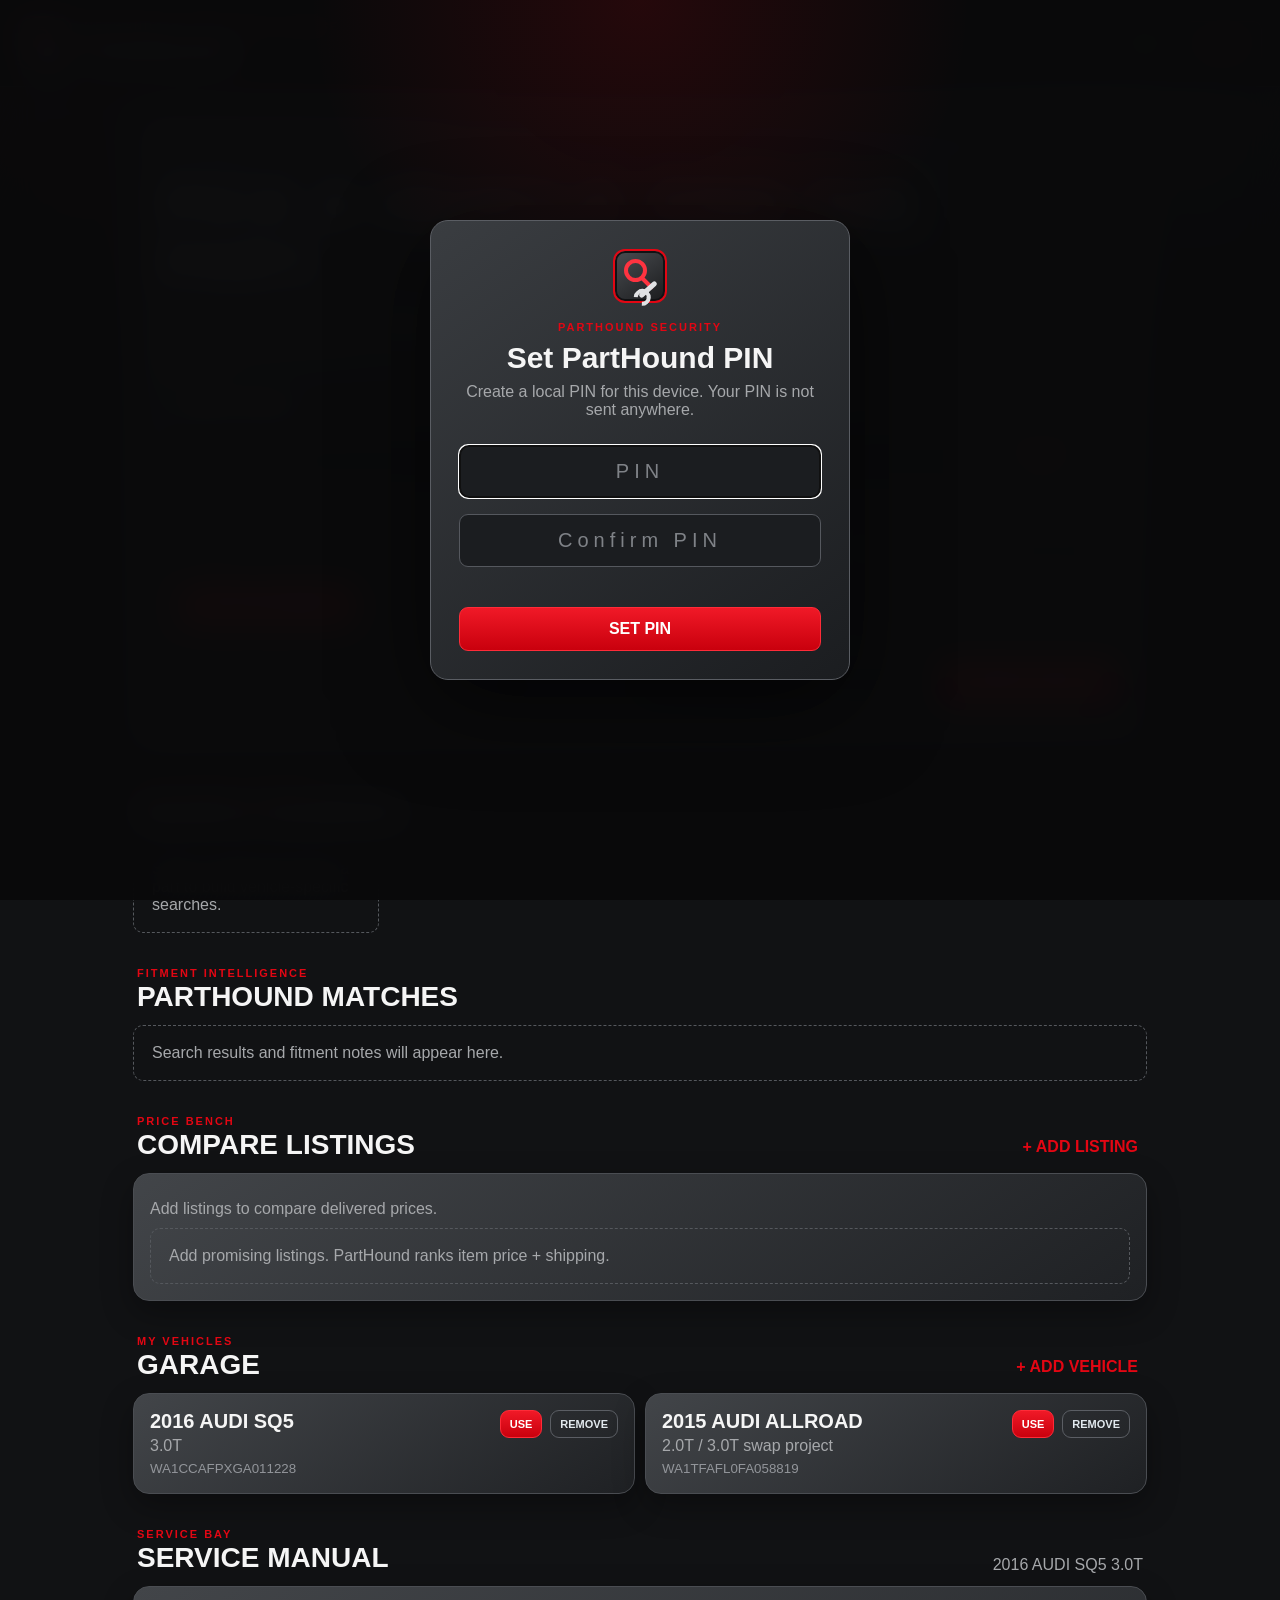
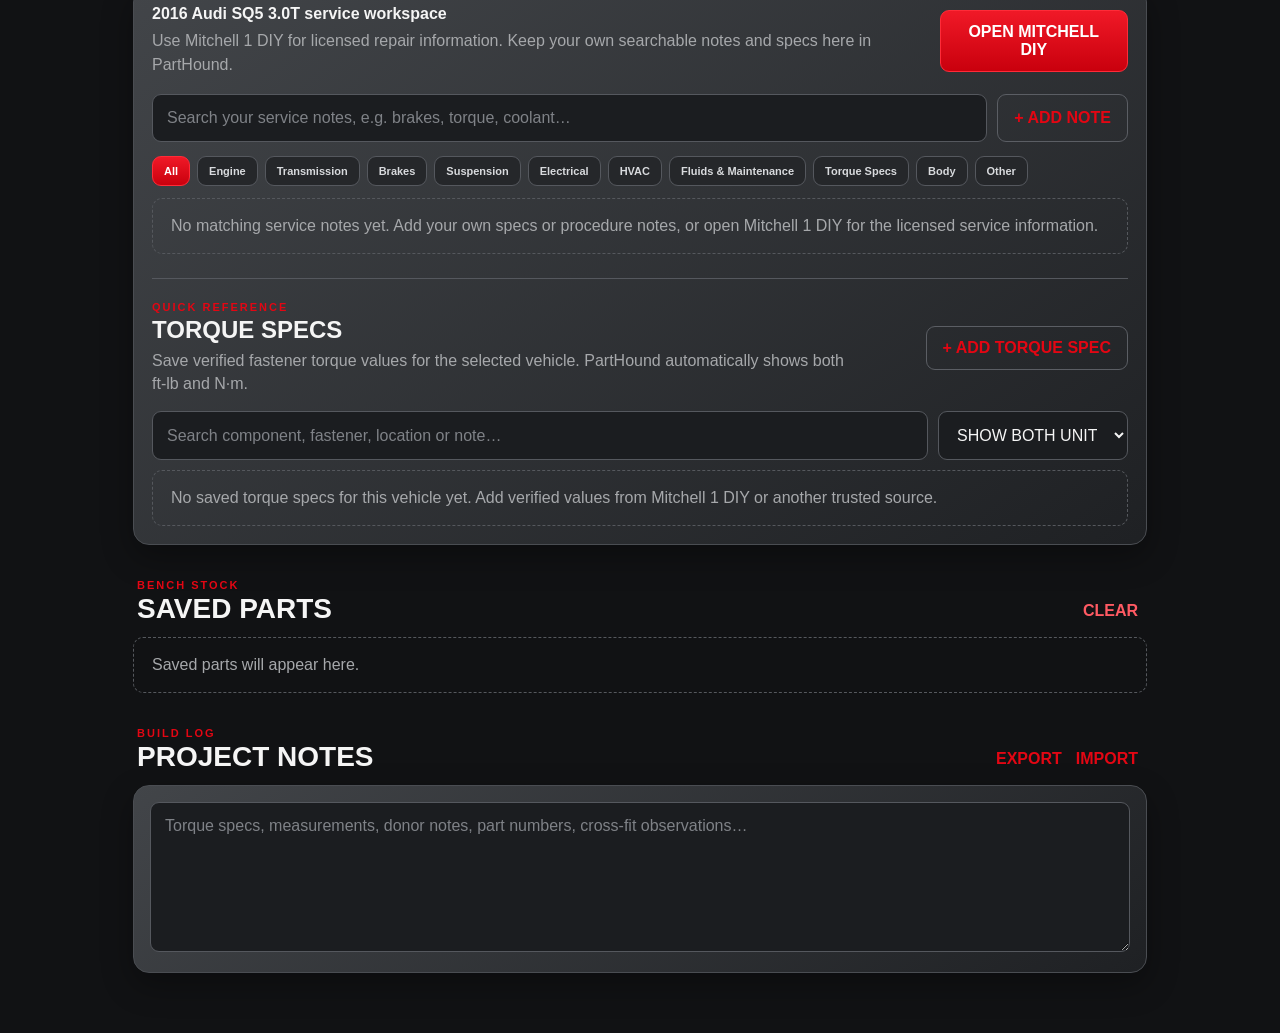
==== index.html @ 66e29b53 "Initial commit via Netlify [skip ci]" ====
<!doctype html>
<html lang="en">
<head>
<meta charset="utf-8" />
<meta name="viewport" content="width=device-width,initial-scale=1,viewport-fit=cover" />
<meta name="theme-color" content="#1b1d20" />
<meta name="description" content="PartHound — vehicle-specific automotive parts search and fitment workspace." />
<link rel="manifest" href="manifest.json" />
<link rel="icon" href="icon.svg" type="image/svg+xml" />
<link rel="apple-touch-icon" href="icon-192.png" />
<title>PartHound</title>
<link rel="stylesheet" href="styles.css" />
</head>
<body>
<header class="topbar">
  <div class="brand-lockup">
    <div class="mark" aria-label="PartHound logo"><span class="magnifier"></span><span class="wrench"></span></div>
    <div><div class="eyebrow">MECHANICAL PARTS INTELLIGENCE</div><h1>PartHound</h1></div>
  </div>
  <div class="top-actions"><span id="networkBadge" class="network-badge">ONLINE</span><button id="lockBtn" class="ghost">LOCK</button><button id="installBtn" class="ghost" hidden>INSTALL</button></div>
</header>

<div id="appLock" class="app-lock" hidden>
  <div class="lock-card">
    <div class="lock-mark mark"><span class="magnifier"></span><span class="wrench"></span></div>
    <div class="section-kicker">PARTHOUND SECURITY</div>
    <h2 id="lockTitle">Unlock PartHound</h2>
    <p id="lockText" class="muted">Enter your PIN to continue.</p>
    <input id="lockPin" type="password" inputmode="numeric" pattern="[0-9]*" maxlength="12" placeholder="PIN" autocomplete="off" />
    <input id="lockPinConfirm" type="password" inputmode="numeric" pattern="[0-9]*" maxlength="12" placeholder="Confirm PIN" autocomplete="off" hidden />
    <div id="lockStatus" class="helper"></div>
    <button id="lockAction" type="button">UNLOCK</button>
    <button id="lockReset" type="button" class="link-btn danger" hidden>RESET LOCAL PIN</button>
  </div>
</div>

<main>
<section class="hero card steel-panel">
  <div class="status-strip"><span class="status-dot"></span> VEHICLE + PART SEARCH READY</div>
  <h2>Pick a vehicle. Find the part.</h2>
  <p>No garage entry required. Choose any vehicle below, decode a VIN, or reuse one from your garage.</p>

  <div class="vehicle-picker">
    <div class="picker-head"><strong>SEARCH VEHICLE</strong><span id="vehicleContextBadge">NO VEHICLE SELECTED</span></div>
    <div class="vin-inline">
      <input id="searchVin" maxlength="17" placeholder="VIN (optional)" autocomplete="off" />
      <button id="searchVinBtn" class="secondary">DECODE VIN</button>
    </div>
    <div id="searchVinStatus" class="helper"></div>
    <div class="vehicle-fields">
      <select id="searchYear" aria-label="Year"><option value="">Year</option></select>
      <input id="searchMake" aria-label="Make" list="searchMakeList" placeholder="Make — type to search" disabled autocomplete="off" /><datalist id="searchMakeList"></datalist>
      <input id="searchModel" aria-label="Model" list="searchModelList" placeholder="Model — type to search" disabled autocomplete="off" /><datalist id="searchModelList"></datalist>
      <input id="searchTrim" placeholder="Trim / engine (optional)" />
    </div>
    <div class="picker-actions"><button id="useVehicleBtn">USE FOR SEARCH</button><button id="saveContextBtn" class="ghost" disabled>SAVE TO GARAGE</button></div>
  </div>

  <div class="search-block">
    <input id="searchInput" autocomplete="off" placeholder="Part name, OEM number, aftermarket number, or fitment question" />
    <button id="searchBtn">SEARCH PARTS</button>
  </div>
  <div id="recentSearches" class="chips"></div>
</section>

<section class="section-head"><div><div class="section-kicker">LIVE SOURCE LAUNCHER</div><h3>Search sources</h3></div><span id="queryLabel" class="muted"></span></section>
<section id="sourceGrid" class="source-grid"></section>

<section class="section-head"><div><div class="section-kicker">FITMENT INTELLIGENCE</div><h3>PartHound matches</h3></div><span id="resultCount" class="muted"></span></section>
<section id="results" class="result-list"></section>

<section class="section-head"><div><div class="section-kicker">PRICE BENCH</div><h3>Compare listings</h3></div><button id="addListingBtn" class="link-btn">+ ADD LISTING</button></section>
<section class="card price-bench"><div id="bestDeal" class="best-deal muted">Add listings to compare delivered prices.</div><div id="listingTable" class="listing-table"></div></section>

<section class="section-head"><div><div class="section-kicker">MY VEHICLES</div><h3>Garage</h3></div><button id="addVehicleBtn" class="link-btn">+ ADD VEHICLE</button></section>
<section id="garage" class="garage-grid"></section>

<section class="section-head"><div><div class="section-kicker">SERVICE BAY</div><h3>Service manual</h3></div><span id="serviceVehicle" class="muted"></span></section>
<section class="card service-manual">
  <div class="service-toolbar">
    <div><strong id="serviceHeading">Vehicle service workspace</strong><p class="muted">Use Mitchell 1 DIY for licensed repair information. Keep your own searchable notes and specs here in PartHound.</p></div>
    <button id="openMitchellBtn">OPEN MITCHELL DIY</button>
  </div>
  <div class="service-search"><input id="serviceSearch" placeholder="Search your service notes, e.g. brakes, torque, coolant…" /><button id="addServiceBtn" class="secondary">+ ADD NOTE</button></div>
  <div class="service-cats" id="serviceCats"></div>
  <div id="serviceEntries" class="service-entries"></div>
  <div class="torque-panel">
    <div class="torque-head">
      <div><div class="section-kicker">QUICK REFERENCE</div><h4>Torque specs</h4><p class="muted">Save verified fastener torque values for the selected vehicle. PartHound automatically shows both ft-lb and N·m.</p></div>
      <button id="addTorqueBtn" class="secondary">+ ADD TORQUE SPEC</button>
    </div>
    <div class="torque-search-row">
      <input id="torqueSearch" placeholder="Search component, fastener, location or note…" />
      <select id="torqueSystem" aria-label="Preferred torque units"><option value="both">SHOW BOTH UNITS</option><option value="ftlb">FT-LB FIRST</option><option value="nm">N·M FIRST</option></select>
    </div>
    <div id="torqueEntries" class="torque-entries"></div>
  </div>
</section>

<section class="section-head"><div><div class="section-kicker">BENCH STOCK</div><h3>Saved parts</h3></div><button id="clearSavedBtn" class="link-btn danger">CLEAR</button></section>
<section id="saved" class="result-list"></section>

<section class="section-head"><div><div class="section-kicker">BUILD LOG</div><h3>Project notes</h3></div><div class="mini-actions"><button id="exportBtn" class="link-btn">EXPORT</button><button id="importBtn" class="link-btn">IMPORT</button></div></section>
<section class="card project-card"><textarea id="projectNotes" placeholder="Torque specs, measurements, donor notes, part numbers, cross-fit observations…"></textarea><input id="importFile" type="file" accept="application/json" hidden /></section>
</main>

<dialog id="vehicleDialog"><form method="dialog" id="vehicleForm">
  <div class="dialog-title-row"><div><div class="section-kicker">GARAGE</div><h3>Add vehicle</h3></div><button type="button" class="icon-close" data-close="vehicleDialog">×</button></div>
  <label>VIN <span class="muted">(optional)</span></label><div class="vin-row"><input id="vehVin" maxlength="17" placeholder="17-digit VIN" /><button type="button" id="decodeVinBtn" class="secondary">DECODE</button></div><div id="vinStatus" class="helper"></div>
  <div class="divider"><span>OR PICK VEHICLE</span></div>
  <label>Year</label><select id="vehYear"><option value="">Select year</option></select>
  <label>Make</label><input id="vehMake" list="vehMakeList" placeholder="Type to search makes" disabled autocomplete="off" /><datalist id="vehMakeList"></datalist>
  <label>Model</label><input id="vehModel" list="vehModelList" placeholder="Type to search models" disabled autocomplete="off" /><datalist id="vehModelList"></datalist>
  <label>Trim / engine / drivetrain</label><input id="vehTrim" placeholder="Optional" />
  <div class="dialog-actions"><button value="cancel" class="ghost">CANCEL</button><button value="default">SAVE TO GARAGE</button></div>
</form></dialog>

<dialog id="listingDialog"><form method="dialog" id="listingForm">
  <div class="dialog-title-row"><div><div class="section-kicker">PRICE BENCH</div><h3>Add listing</h3></div><button type="button" class="icon-close" data-close="listingDialog">×</button></div>
  <label>Seller / source</label><input id="listSeller" required placeholder="eBay, ECS, FCP Euro…" />
  <label>Part / listing title</label><input id="listTitle" required placeholder="Part description" />
  <div class="two-col"><div><label>Item price</label><input id="listPrice" inputmode="decimal" required placeholder="0.00" /></div><div><label>Shipping</label><input id="listShipping" inputmode="decimal" placeholder="0.00" /></div></div>
  <label>Link</label><input id="listUrl" type="url" placeholder="https://…" />
  <label>Fitment confidence</label><select id="listConfidence"><option>Confirmed OEM</option><option>Catalog fit</option><option selected>VIN / part-number verify</option><option>Community reported</option><option>Physical fit check</option><option>Unknown</option></select>
  <div class="dialog-actions"><button value="cancel" class="ghost">CANCEL</button><button value="default">ADD LISTING</button></div>
</form></dialog>


<dialog id="torqueDialog"><form method="dialog" id="torqueForm">
  <div class="dialog-title-row"><div><div class="section-kicker">TORQUE SPECS</div><h3>Add torque spec</h3></div><button type="button" class="icon-close" data-close="torqueDialog">×</button></div>
  <label>Component / location</label><input id="torqueComponent" required placeholder="Front brake caliper carrier" />
  <label>Fastener</label><input id="torqueFastener" placeholder="Carrier-to-knuckle bolts" />
  <div class="two-col"><div><label>Torque value</label><input id="torqueValue" inputmode="decimal" required placeholder="90" /></div><div><label>Entered units</label><select id="torqueUnit"><option value="ftlb">ft-lb</option><option value="nm">N·m</option></select></div></div>
  <label>Additional instruction <span class="muted">(optional)</span></label><input id="torqueAngle" placeholder="Example: +90°, replace bolts, lubricated threads…" />
  <label>Source / reference <span class="muted">(optional)</span></label><input id="torqueSource" placeholder="Mitchell 1 DIY, factory manual, verified measurement…" />
  <label>Notes <span class="muted">(optional)</span></label><textarea id="torqueNotes" placeholder="Bolt size, sequence, one-time-use note, conditions…"></textarea>
  <div class="dialog-actions"><button value="cancel" class="ghost">CANCEL</button><button value="default">SAVE SPEC</button></div>
</form></dialog>

<dialog id="serviceDialog"><form method="dialog" id="serviceForm">
  <div class="dialog-title-row"><div><div class="section-kicker">SERVICE MANUAL</div><h3>Add service note</h3></div><button type="button" class="icon-close" data-close="serviceDialog">×</button></div>
  <label>Category</label><select id="serviceCategory"><option>Engine</option><option>Transmission</option><option>Brakes</option><option>Suspension</option><option>Electrical</option><option>HVAC</option><option>Fluids & Maintenance</option><option>Torque Specs</option><option>Body</option><option>Other</option></select>
  <label>Title</label><input id="serviceTitle" required placeholder="Rear caliper carrier torque" />
  <label>Procedure / specification / note</label><textarea id="serviceBody" required placeholder="Your notes, measurements, torque specs, part numbers, cautions…"></textarea>
  <label>Source / reference <span class="muted">(optional)</span></label><input id="serviceSource" placeholder="Mitchell 1 DIY, factory PDF, personal measurement…" />
  <div class="dialog-actions"><button value="cancel" class="ghost">CANCEL</button><button value="default">SAVE NOTE</button></div>
</form></dialog>

<template id="resultTemplate"><article class="result card"><div class="result-top"><div><div class="source"></div><h4 class="title"></h4></div><span class="confidence"></span></div><div class="meta"></div><p class="fitment"></p><div class="result-bottom"><strong class="price"></strong><div class="actions"><button class="ghost save-btn">SAVE</button><button class="open-btn">OPEN</button></div></div></article></template>
<script src="app.js"></script>
</body>
</html>
---- styles.css ----
:root{--bg:#111214;--panel:#242629;--panel2:#303338;--line:#4a4d52;--text:#f5f5f5;--muted:#a6a8ab;--amber:#e30613;--amber2:#ff3340;--green:#78b88b;--red:#ff5a63;--shadow:0 12px 32px rgba(0,0,0,.32)}*{box-sizing:border-box}html{background:var(--bg)}body{margin:0;background:radial-gradient(circle at 18% 0,rgba(227,6,19,.10),transparent 28%),radial-gradient(circle at 85% 8%,rgba(255,255,255,.055),transparent 22%),repeating-linear-gradient(115deg,rgba(255,255,255,.018) 0,rgba(255,255,255,.018) 1px,transparent 1px,transparent 5px),linear-gradient(180deg,#1b1d20 0%,#111214 42%,#0d0e10 100%);background-attachment:fixed;font-family:Arial,Helvetica,sans-serif;color:var(--text)}button,input,select,textarea{font:inherit}.topbar{position:sticky;top:0;z-index:20;display:flex;justify-content:space-between;align-items:center;padding:16px max(18px,env(safe-area-inset-left));background:rgba(17,18,20,.95);backdrop-filter:blur(12px);border-bottom:1px solid #414348}.brand-lockup{display:flex;gap:12px;align-items:center}.mark{width:54px;height:54px;border:2px solid var(--amber);border-radius:12px;position:relative;background:linear-gradient(145deg,#4a4d51,#1a1b1d);box-shadow:inset 0 0 0 2px #111214}.magnifier{position:absolute;width:23px;height:23px;border:4px solid var(--amber2);border-radius:50%;left:9px;top:8px}.magnifier:after{content:"";position:absolute;width:16px;height:4px;background:var(--amber2);transform:rotate(45deg);right:-12px;bottom:-7px;border-radius:3px}.wrench{position:absolute;width:22px;height:5px;background:#e1e2e4;right:6px;bottom:9px;transform:rotate(-42deg);border-radius:4px}.wrench:before{content:"";position:absolute;width:9px;height:9px;border:4px solid #e1e2e4;border-left-color:transparent;border-radius:50%;left:-7px;top:-4px}.eyebrow,.section-kicker{font-size:11px;letter-spacing:2px;color:var(--amber);font-weight:800}.topbar h1{margin:2px 0 0;font-size:28px;letter-spacing:.5px}.top-actions{display:flex;gap:8px;align-items:center}.network-badge{font-size:11px;padding:6px 9px;border:1px solid #395247;color:var(--green);border-radius:999px}.network-badge.offline{color:var(--red);border-color:#654}main{max-width:1050px;margin:auto;padding:24px 18px 60px}.card{background:linear-gradient(145deg,rgba(67,70,74,.98),rgba(31,33,36,.98));border:1px solid var(--line);border-radius:16px;box-shadow:var(--shadow)}.hero{padding:28px}.status-strip{font-weight:800;letter-spacing:1.5px;color:#dbe4eb;font-size:13px}.status-dot{display:inline-block;width:12px;height:12px;border-radius:50%;background:var(--green);box-shadow:0 0 13px rgba(112,185,135,.5);margin-right:8px}.hero h2{font-size:clamp(34px,7vw,58px);line-height:1.02;text-transform:uppercase;margin:20px 0 12px;max-width:780px}.hero>p{color:var(--muted);font-size:18px;max-width:740px;line-height:1.5}.vehicle-picker{margin-top:22px;padding:16px;border:1px solid #505359;background:linear-gradient(145deg,#2c2e31,#1d1f21);border-radius:12px}.picker-head{display:flex;justify-content:space-between;gap:10px;align-items:center;margin-bottom:12px;font-size:12px;letter-spacing:1px}.picker-head span{color:var(--amber);text-align:right}.vin-inline,.search-block,.picker-actions,.vin-row,.two-col{display:flex;gap:10px}.vehicle-fields{display:grid;grid-template-columns:110px 1fr 1fr 1.1fr;gap:10px;margin:10px 0}.search-block{margin-top:14px}.search-block input{flex:1}.search-block button{min-width:180px}input,select,textarea{width:100%;background:#1b1d20;border:1px solid #55585e;border-radius:9px;color:var(--text);padding:14px}input::placeholder,textarea::placeholder{color:#7f8287}button{background:linear-gradient(#f01927,#c9000d);border:1px solid #ff2b38;color:#ffffff;border-radius:9px;padding:12px 16px;font-weight:800;cursor:pointer}.ghost,.secondary{background:transparent;color:#e2e9ee;border:1px solid #5b5e64}.secondary{color:var(--amber)}button:disabled{opacity:.45;cursor:not-allowed}.helper{font-size:12px;color:var(--muted);min-height:18px;margin-top:6px}.helper.ok{color:var(--green)}.helper.err{color:var(--red)}.chips{display:flex;gap:8px;flex-wrap:wrap;margin-top:12px}.chip{background:#25272a;color:#dbe5ec;border:1px solid #565960;padding:8px 11px;font-size:12px}.section-head{display:flex;justify-content:space-between;align-items:end;gap:12px;margin:34px 4px 12px}.section-head h3{font-size:28px;margin:2px 0 0;text-transform:uppercase}.muted{color:var(--muted)}.link-btn{background:none;border:0;color:var(--amber);padding:5px}.danger{color:var(--red)}.source-grid{display:grid;grid-template-columns:repeat(4,1fr);gap:10px}.source-card{text-align:left;min-height:116px;background:linear-gradient(145deg,#404348,#232528);color:white;border:1px solid #5a5d63;display:flex;flex-direction:column;justify-content:space-between}.source-card span{color:var(--amber);font-size:10px;letter-spacing:1px}.source-card strong{font-size:18px}.source-card small{color:#afb1b5}.garage-grid,.result-list{display:grid;gap:10px}.garage-grid{grid-template-columns:repeat(2,1fr)}.garage-card{padding:16px;display:flex;justify-content:space-between;gap:14px}.garage-card h4{margin:0;font-size:20px;text-transform:uppercase}.garage-card p{margin:4px 0;color:var(--muted)}.garage-card small{color:#92959a}.garage-actions{display:flex;gap:8px;align-items:start}.garage-actions button{padding:7px 9px;font-size:11px}.result{padding:18px}.result-top,.result-bottom{display:flex;justify-content:space-between;gap:12px}.source{color:var(--amber);font-size:11px;letter-spacing:1.5px;font-weight:800}.title{font-size:21px;margin:5px 0}.confidence{border:1px solid #53687a;border-radius:999px;padding:6px 9px;height:max-content;font-size:11px;color:#dce6ed}.meta,.fitment{color:var(--muted)}.fitment{line-height:1.45}.actions{display:flex;gap:8px}.price-bench,.project-card{padding:16px}.listing-row{display:grid;grid-template-columns:1fr auto auto;gap:12px;align-items:center;padding:13px 0;border-top:1px solid #474a4f}.listing-row span,.listing-row small{display:block;color:var(--muted);margin-top:3px}.cost{text-align:right}.cost strong{display:block;color:var(--amber);font-size:18px}.listing-actions{display:flex;gap:6px}.best-deal{padding:10px 0}.best-deal strong{color:var(--amber);font-size:20px}.empty-state{border:1px dashed #55585d;border-radius:10px;padding:18px;color:var(--muted)}textarea{min-height:150px;resize:vertical}dialog{background:#25272a;color:var(--text);border:1px solid #5b5e64;border-radius:14px;width:min(560px,calc(100vw - 28px));box-shadow:0 20px 80px #000;padding:18px}dialog::backdrop{background:rgba(0,0,0,.72)}dialog label{display:block;margin:12px 0 6px;font-size:12px;color:#dce5eb}.dialog-title-row,.dialog-actions{display:flex;justify-content:space-between;align-items:center;gap:10px}.dialog-title-row h3{margin:2px 0;font-size:26px}.icon-close{background:none;border:0;color:white;font-size:30px;padding:0 5px}.divider{text-align:center;border-top:1px solid #494c51;margin:20px 0 8px}.divider span{position:relative;top:-9px;background:#25272a;padding:0 10px;color:#92959a;font-size:11px}.dialog-actions{margin-top:18px;justify-content:flex-end}.mini-actions{display:flex;gap:4px}@media(max-width:760px){.topbar{padding:13px 14px}.mark{width:48px;height:48px}.topbar h1{font-size:24px}.eyebrow{font-size:9px}.network-badge{display:none}main{padding:16px 12px 50px}.hero{padding:18px}.hero h2{font-size:37px}.hero>p{font-size:16px}.vehicle-fields{grid-template-columns:1fr 1fr}.vin-inline,.search-block{flex-direction:column}.search-block button{min-width:0}.picker-actions button{flex:1}.source-grid{grid-template-columns:1fr 1fr}.garage-grid{grid-template-columns:1fr}.listing-row{grid-template-columns:1fr auto}.listing-actions{grid-column:1/-1;justify-content:flex-end}.result-top,.result-bottom{align-items:flex-start}.result-bottom{flex-direction:column}.actions{width:100%}.actions button{flex:1}.section-head h3{font-size:24px}.query-label{display:none}}@media(max-width:430px){.brand-lockup{gap:9px}.mark{width:44px;height:44px}.topbar h1{font-size:22px}.hero h2{font-size:32px}.vehicle-fields{grid-template-columns:1fr 1fr}.source-grid{grid-template-columns:1fr}.picker-head{align-items:flex-start;flex-direction:column}.picker-head span{text-align:left}.vin-inline button{width:100%}.section-head{align-items:center}}

.app-lock{position:fixed;inset:0;z-index:9999;display:grid;place-items:center;padding:20px;background:radial-gradient(circle at 50% 0,rgba(227,6,19,.13),transparent 30%),rgba(10,10,11,.97);backdrop-filter:blur(16px)}.app-lock[hidden]{display:none}.lock-card{width:min(420px,100%);padding:28px;border:1px solid #5a5d63;border-radius:18px;background:linear-gradient(145deg,#3a3d41,#1b1d20);box-shadow:0 24px 90px rgba(0,0,0,.6);text-align:center}.lock-mark{margin:0 auto 18px}.lock-card h2{font-size:30px;margin:8px 0}.lock-card p{margin:0 0 18px}.lock-card input{margin:8px 0;text-align:center;font-size:20px;letter-spacing:5px}.lock-card #lockAction{width:100%;margin-top:8px}.lock-card #lockReset{margin-top:12px}.top-actions #lockBtn{color:#ff3340;border-color:#6a4b4e}@media(max-width:430px){.top-actions #lockBtn{padding:9px 10px;font-size:11px}.lock-card{padding:22px}}

.service-manual{padding:18px}.service-toolbar{display:flex;justify-content:space-between;gap:18px;align-items:center}.service-toolbar p{margin:6px 0 0;line-height:1.45}.service-search{display:flex;gap:10px;margin:18px 0 12px}.service-search input{flex:1}.service-cats{display:flex;gap:7px;overflow-x:auto;padding:2px 0 12px;scrollbar-width:thin}.service-cat{white-space:nowrap;background:#25272a;border-color:#55585e;color:#d8dadd;padding:8px 11px;font-size:11px}.service-cat.active{background:linear-gradient(#f01927,#c9000d);border-color:#ff2b38;color:#fff}.service-entries{display:grid;gap:9px}.service-entry{display:flex;justify-content:space-between;gap:14px;border-top:1px solid #494c51;padding:15px 2px 4px}.service-entry span{color:var(--amber);font-size:10px;letter-spacing:1.3px;font-weight:800}.service-entry h4{font-size:19px;margin:5px 0 7px}.service-entry p{margin:0 0 8px;color:#d8dadd;line-height:1.5}.service-entry small{color:var(--muted)}@media(max-width:600px){.service-toolbar{align-items:stretch;flex-direction:column}.service-toolbar button{width:100%}.service-search{flex-direction:column}.service-entry{align-items:flex-start}.service-entry .service-delete{flex:0 0 auto}}

.torque-panel{margin-top:24px;padding-top:22px;border-top:1px solid #55585e}.torque-head{display:flex;justify-content:space-between;gap:18px;align-items:center}.torque-head h4{font-size:24px;text-transform:uppercase;margin:3px 0 5px}.torque-head p{margin:0;line-height:1.45;max-width:700px}.torque-search-row{display:grid;grid-template-columns:1fr 190px;gap:10px;margin:16px 0 10px}.torque-entries{display:grid;gap:8px}.torque-entry{display:grid;grid-template-columns:1fr auto;gap:16px;align-items:center;padding:14px 2px;border-top:1px solid #494c51}.torque-label{color:var(--amber);font-size:10px;letter-spacing:1.3px;font-weight:800;text-transform:uppercase}.torque-entry h5{margin:4px 0 6px;font-size:18px}.torque-entry p{color:#d8dadd;margin:7px 0;line-height:1.45}.torque-entry small{color:var(--muted)}.torque-angle{display:inline-block;margin:2px 0 4px;padding:5px 8px;border:1px solid #5b5e64;border-radius:7px;color:#e7e9eb;font-size:12px}.torque-value{text-align:right;min-width:210px}.torque-value strong{display:block;color:#fff;font-size:20px;white-space:nowrap}.torque-value strong em{font-style:normal;color:#7f8287;padding:0 4px}.torque-value small{display:block;margin-top:3px}.torque-value .torque-delete{display:block;margin:6px 0 0 auto;font-size:10px}.torque-panel textarea{min-height:110px}@media(max-width:650px){.torque-head{align-items:stretch;flex-direction:column}.torque-head button{width:100%}.torque-search-row{grid-template-columns:1fr}.torque-entry{grid-template-columns:1fr}.torque-value{text-align:left;min-width:0;padding-top:2px}.torque-value strong{font-size:18px;white-space:normal}.torque-value .torque-delete{margin:6px 0 0 0}}
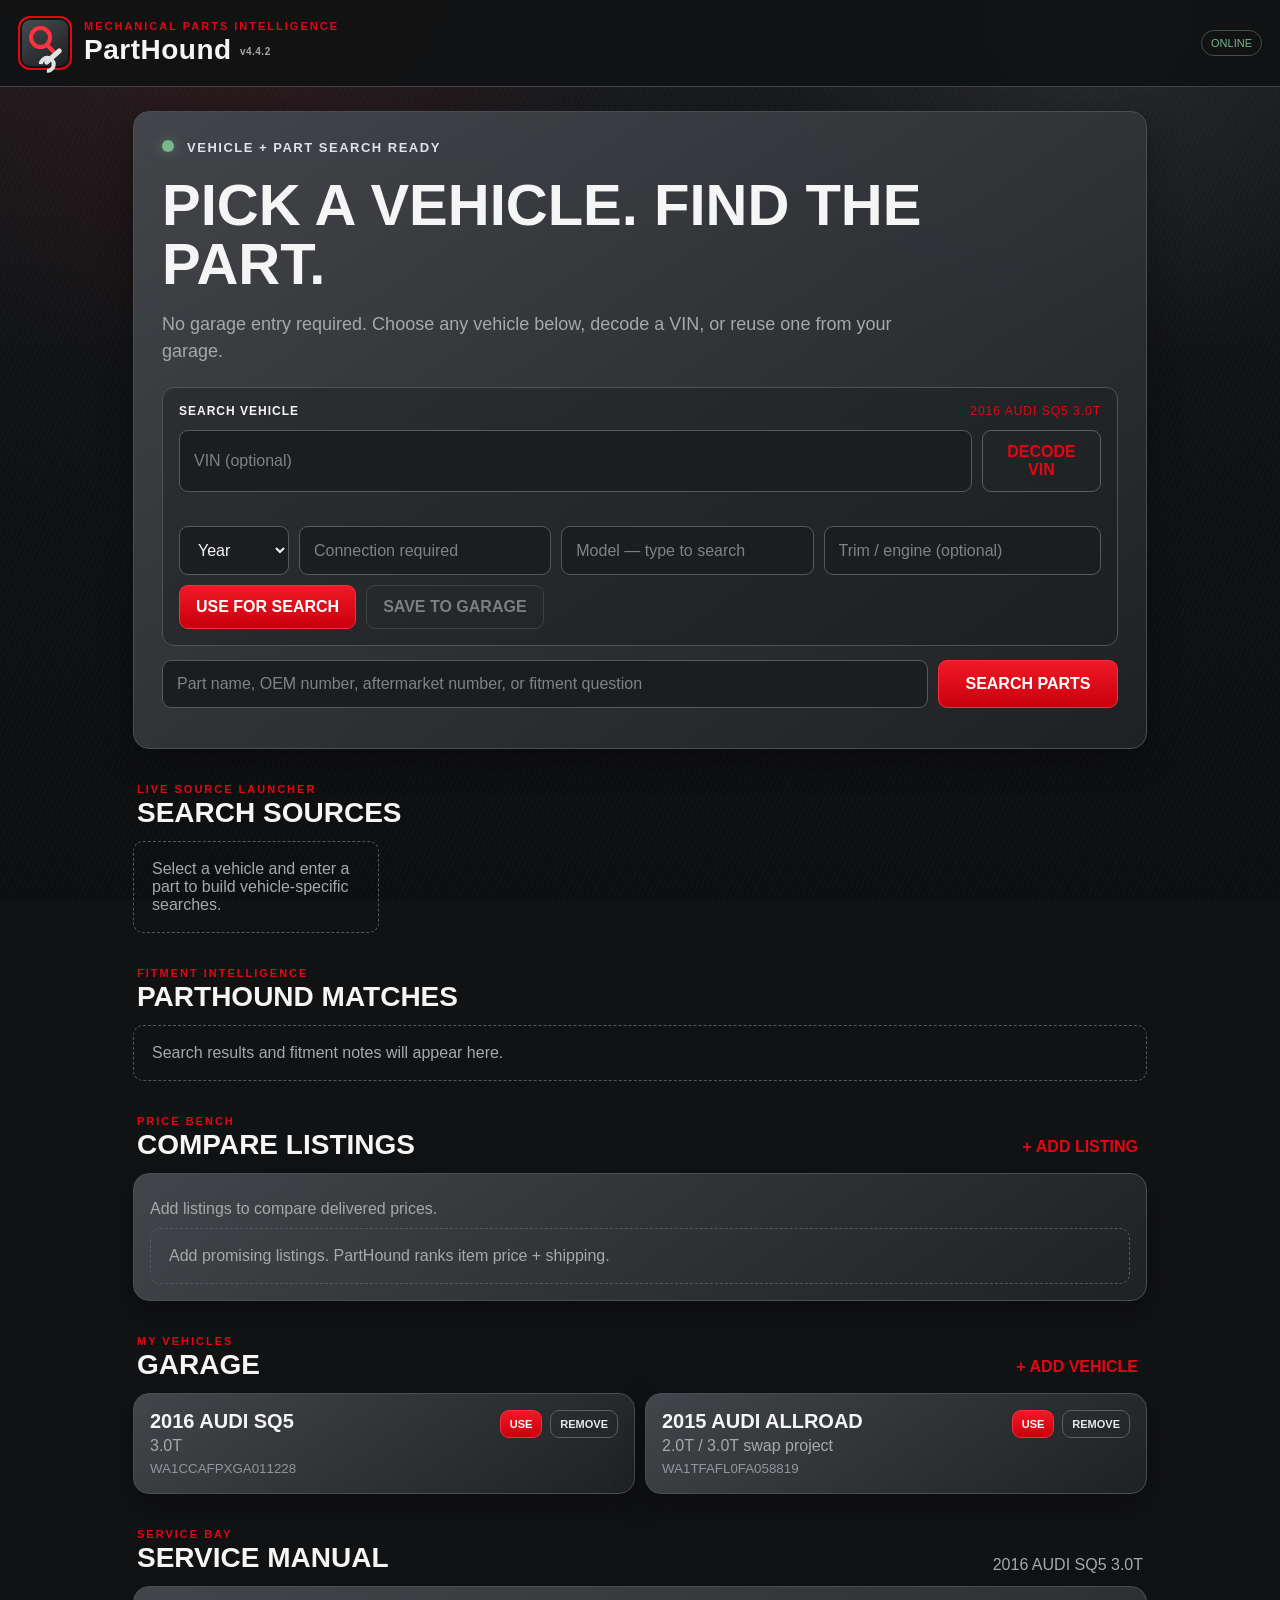
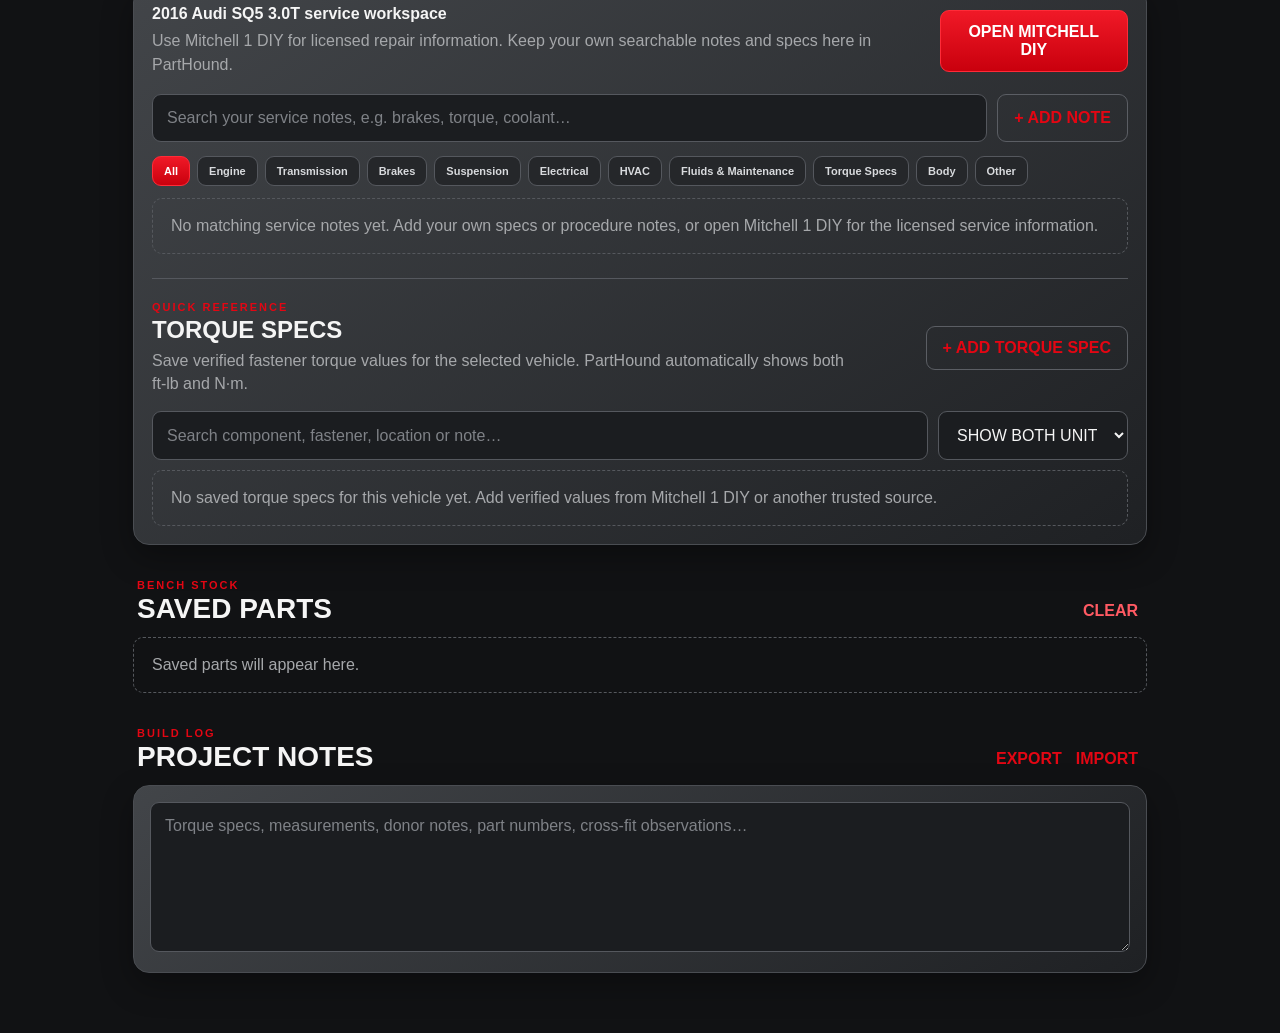
==== commit 12bb2b3b: "Add files via upload" ====
--- a/index.html
+++ b/index.html
@@ -9,30 +9,18 @@
 <link rel="icon" href="icon.svg" type="image/svg+xml" />
 <link rel="apple-touch-icon" href="icon-192.png" />
 <title>PartHound</title>
-<link rel="stylesheet" href="styles.css" />
+<link rel="stylesheet" href="styles.css?v=442" />
 </head>
 <body>
 <header class="topbar">
   <div class="brand-lockup">
     <div class="mark" aria-label="PartHound logo"><span class="magnifier"></span><span class="wrench"></span></div>
-    <div><div class="eyebrow">MECHANICAL PARTS INTELLIGENCE</div><h1>PartHound</h1></div>
+    <div><div class="eyebrow">MECHANICAL PARTS INTELLIGENCE</div><h1>PartHound <small style="font-size:10px;color:#a6a8ab;vertical-align:middle">v4.4.2</small></h1></div>
   </div>
-  <div class="top-actions"><span id="networkBadge" class="network-badge">ONLINE</span><button id="lockBtn" class="ghost">LOCK</button><button id="installBtn" class="ghost" hidden>INSTALL</button></div>
+  <div class="top-actions"><span id="networkBadge" class="network-badge">ONLINE</span><button id="installBtn" class="ghost" hidden>INSTALL</button></div>
 </header>
 
-<div id="appLock" class="app-lock" hidden>
-  <div class="lock-card">
-    <div class="lock-mark mark"><span class="magnifier"></span><span class="wrench"></span></div>
-    <div class="section-kicker">PARTHOUND SECURITY</div>
-    <h2 id="lockTitle">Unlock PartHound</h2>
-    <p id="lockText" class="muted">Enter your PIN to continue.</p>
-    <input id="lockPin" type="password" inputmode="numeric" pattern="[0-9]*" maxlength="12" placeholder="PIN" autocomplete="off" />
-    <input id="lockPinConfirm" type="password" inputmode="numeric" pattern="[0-9]*" maxlength="12" placeholder="Confirm PIN" autocomplete="off" hidden />
-    <div id="lockStatus" class="helper"></div>
-    <button id="lockAction" type="button">UNLOCK</button>
-    <button id="lockReset" type="button" class="link-btn danger" hidden>RESET LOCAL PIN</button>
-  </div>
-</div>
+
 
 <main>
 <section class="hero card steel-panel">
@@ -147,6 +135,6 @@
 </form></dialog>
 
 <template id="resultTemplate"><article class="result card"><div class="result-top"><div><div class="source"></div><h4 class="title"></h4></div><span class="confidence"></span></div><div class="meta"></div><p class="fitment"></p><div class="result-bottom"><strong class="price"></strong><div class="actions"><button class="ghost save-btn">SAVE</button><button class="open-btn">OPEN</button></div></div></article></template>
-<script src="app.js"></script>
+<script src="app.js?v=442"></script>
 </body>
 </html>
--- a/styles.css
+++ b/styles.css
@@ -1,6 +1,5 @@
 :root{--bg:#111214;--panel:#242629;--panel2:#303338;--line:#4a4d52;--text:#f5f5f5;--muted:#a6a8ab;--amber:#e30613;--amber2:#ff3340;--green:#78b88b;--red:#ff5a63;--shadow:0 12px 32px rgba(0,0,0,.32)}*{box-sizing:border-box}html{background:var(--bg)}body{margin:0;background:radial-gradient(circle at 18% 0,rgba(227,6,19,.10),transparent 28%),radial-gradient(circle at 85% 8%,rgba(255,255,255,.055),transparent 22%),repeating-linear-gradient(115deg,rgba(255,255,255,.018) 0,rgba(255,255,255,.018) 1px,transparent 1px,transparent 5px),linear-gradient(180deg,#1b1d20 0%,#111214 42%,#0d0e10 100%);background-attachment:fixed;font-family:Arial,Helvetica,sans-serif;color:var(--text)}button,input,select,textarea{font:inherit}.topbar{position:sticky;top:0;z-index:20;display:flex;justify-content:space-between;align-items:center;padding:16px max(18px,env(safe-area-inset-left));background:rgba(17,18,20,.95);backdrop-filter:blur(12px);border-bottom:1px solid #414348}.brand-lockup{display:flex;gap:12px;align-items:center}.mark{width:54px;height:54px;border:2px solid var(--amber);border-radius:12px;position:relative;background:linear-gradient(145deg,#4a4d51,#1a1b1d);box-shadow:inset 0 0 0 2px #111214}.magnifier{position:absolute;width:23px;height:23px;border:4px solid var(--amber2);border-radius:50%;left:9px;top:8px}.magnifier:after{content:"";position:absolute;width:16px;height:4px;background:var(--amber2);transform:rotate(45deg);right:-12px;bottom:-7px;border-radius:3px}.wrench{position:absolute;width:22px;height:5px;background:#e1e2e4;right:6px;bottom:9px;transform:rotate(-42deg);border-radius:4px}.wrench:before{content:"";position:absolute;width:9px;height:9px;border:4px solid #e1e2e4;border-left-color:transparent;border-radius:50%;left:-7px;top:-4px}.eyebrow,.section-kicker{font-size:11px;letter-spacing:2px;color:var(--amber);font-weight:800}.topbar h1{margin:2px 0 0;font-size:28px;letter-spacing:.5px}.top-actions{display:flex;gap:8px;align-items:center}.network-badge{font-size:11px;padding:6px 9px;border:1px solid #395247;color:var(--green);border-radius:999px}.network-badge.offline{color:var(--red);border-color:#654}main{max-width:1050px;margin:auto;padding:24px 18px 60px}.card{background:linear-gradient(145deg,rgba(67,70,74,.98),rgba(31,33,36,.98));border:1px solid var(--line);border-radius:16px;box-shadow:var(--shadow)}.hero{padding:28px}.status-strip{font-weight:800;letter-spacing:1.5px;color:#dbe4eb;font-size:13px}.status-dot{display:inline-block;width:12px;height:12px;border-radius:50%;background:var(--green);box-shadow:0 0 13px rgba(112,185,135,.5);margin-right:8px}.hero h2{font-size:clamp(34px,7vw,58px);line-height:1.02;text-transform:uppercase;margin:20px 0 12px;max-width:780px}.hero>p{color:var(--muted);font-size:18px;max-width:740px;line-height:1.5}.vehicle-picker{margin-top:22px;padding:16px;border:1px solid #505359;background:linear-gradient(145deg,#2c2e31,#1d1f21);border-radius:12px}.picker-head{display:flex;justify-content:space-between;gap:10px;align-items:center;margin-bottom:12px;font-size:12px;letter-spacing:1px}.picker-head span{color:var(--amber);text-align:right}.vin-inline,.search-block,.picker-actions,.vin-row,.two-col{display:flex;gap:10px}.vehicle-fields{display:grid;grid-template-columns:110px 1fr 1fr 1.1fr;gap:10px;margin:10px 0}.search-block{margin-top:14px}.search-block input{flex:1}.search-block button{min-width:180px}input,select,textarea{width:100%;background:#1b1d20;border:1px solid #55585e;border-radius:9px;color:var(--text);padding:14px}input::placeholder,textarea::placeholder{color:#7f8287}button{background:linear-gradient(#f01927,#c9000d);border:1px solid #ff2b38;color:#ffffff;border-radius:9px;padding:12px 16px;font-weight:800;cursor:pointer}.ghost,.secondary{background:transparent;color:#e2e9ee;border:1px solid #5b5e64}.secondary{color:var(--amber)}button:disabled{opacity:.45;cursor:not-allowed}.helper{font-size:12px;color:var(--muted);min-height:18px;margin-top:6px}.helper.ok{color:var(--green)}.helper.err{color:var(--red)}.chips{display:flex;gap:8px;flex-wrap:wrap;margin-top:12px}.chip{background:#25272a;color:#dbe5ec;border:1px solid #565960;padding:8px 11px;font-size:12px}.section-head{display:flex;justify-content:space-between;align-items:end;gap:12px;margin:34px 4px 12px}.section-head h3{font-size:28px;margin:2px 0 0;text-transform:uppercase}.muted{color:var(--muted)}.link-btn{background:none;border:0;color:var(--amber);padding:5px}.danger{color:var(--red)}.source-grid{display:grid;grid-template-columns:repeat(4,1fr);gap:10px}.source-card{text-align:left;min-height:116px;background:linear-gradient(145deg,#404348,#232528);color:white;border:1px solid #5a5d63;display:flex;flex-direction:column;justify-content:space-between}.source-card span{color:var(--amber);font-size:10px;letter-spacing:1px}.source-card strong{font-size:18px}.source-card small{color:#afb1b5}.garage-grid,.result-list{display:grid;gap:10px}.garage-grid{grid-template-columns:repeat(2,1fr)}.garage-card{padding:16px;display:flex;justify-content:space-between;gap:14px}.garage-card h4{margin:0;font-size:20px;text-transform:uppercase}.garage-card p{margin:4px 0;color:var(--muted)}.garage-card small{color:#92959a}.garage-actions{display:flex;gap:8px;align-items:start}.garage-actions button{padding:7px 9px;font-size:11px}.result{padding:18px}.result-top,.result-bottom{display:flex;justify-content:space-between;gap:12px}.source{color:var(--amber);font-size:11px;letter-spacing:1.5px;font-weight:800}.title{font-size:21px;margin:5px 0}.confidence{border:1px solid #53687a;border-radius:999px;padding:6px 9px;height:max-content;font-size:11px;color:#dce6ed}.meta,.fitment{color:var(--muted)}.fitment{line-height:1.45}.actions{display:flex;gap:8px}.price-bench,.project-card{padding:16px}.listing-row{display:grid;grid-template-columns:1fr auto auto;gap:12px;align-items:center;padding:13px 0;border-top:1px solid #474a4f}.listing-row span,.listing-row small{display:block;color:var(--muted);margin-top:3px}.cost{text-align:right}.cost strong{display:block;color:var(--amber);font-size:18px}.listing-actions{display:flex;gap:6px}.best-deal{padding:10px 0}.best-deal strong{color:var(--amber);font-size:20px}.empty-state{border:1px dashed #55585d;border-radius:10px;padding:18px;color:var(--muted)}textarea{min-height:150px;resize:vertical}dialog{background:#25272a;color:var(--text);border:1px solid #5b5e64;border-radius:14px;width:min(560px,calc(100vw - 28px));box-shadow:0 20px 80px #000;padding:18px}dialog::backdrop{background:rgba(0,0,0,.72)}dialog label{display:block;margin:12px 0 6px;font-size:12px;color:#dce5eb}.dialog-title-row,.dialog-actions{display:flex;justify-content:space-between;align-items:center;gap:10px}.dialog-title-row h3{margin:2px 0;font-size:26px}.icon-close{background:none;border:0;color:white;font-size:30px;padding:0 5px}.divider{text-align:center;border-top:1px solid #494c51;margin:20px 0 8px}.divider span{position:relative;top:-9px;background:#25272a;padding:0 10px;color:#92959a;font-size:11px}.dialog-actions{margin-top:18px;justify-content:flex-end}.mini-actions{display:flex;gap:4px}@media(max-width:760px){.topbar{padding:13px 14px}.mark{width:48px;height:48px}.topbar h1{font-size:24px}.eyebrow{font-size:9px}.network-badge{display:none}main{padding:16px 12px 50px}.hero{padding:18px}.hero h2{font-size:37px}.hero>p{font-size:16px}.vehicle-fields{grid-template-columns:1fr 1fr}.vin-inline,.search-block{flex-direction:column}.search-block button{min-width:0}.picker-actions button{flex:1}.source-grid{grid-template-columns:1fr 1fr}.garage-grid{grid-template-columns:1fr}.listing-row{grid-template-columns:1fr auto}.listing-actions{grid-column:1/-1;justify-content:flex-end}.result-top,.result-bottom{align-items:flex-start}.result-bottom{flex-direction:column}.actions{width:100%}.actions button{flex:1}.section-head h3{font-size:24px}.query-label{display:none}}@media(max-width:430px){.brand-lockup{gap:9px}.mark{width:44px;height:44px}.topbar h1{font-size:22px}.hero h2{font-size:32px}.vehicle-fields{grid-template-columns:1fr 1fr}.source-grid{grid-template-columns:1fr}.picker-head{align-items:flex-start;flex-direction:column}.picker-head span{text-align:left}.vin-inline button{width:100%}.section-head{align-items:center}}
 
-.app-lock{position:fixed;inset:0;z-index:9999;display:grid;place-items:center;padding:20px;background:radial-gradient(circle at 50% 0,rgba(227,6,19,.13),transparent 30%),rgba(10,10,11,.97);backdrop-filter:blur(16px)}.app-lock[hidden]{display:none}.lock-card{width:min(420px,100%);padding:28px;border:1px solid #5a5d63;border-radius:18px;background:linear-gradient(145deg,#3a3d41,#1b1d20);box-shadow:0 24px 90px rgba(0,0,0,.6);text-align:center}.lock-mark{margin:0 auto 18px}.lock-card h2{font-size:30px;margin:8px 0}.lock-card p{margin:0 0 18px}.lock-card input{margin:8px 0;text-align:center;font-size:20px;letter-spacing:5px}.lock-card #lockAction{width:100%;margin-top:8px}.lock-card #lockReset{margin-top:12px}.top-actions #lockBtn{color:#ff3340;border-color:#6a4b4e}@media(max-width:430px){.top-actions #lockBtn{padding:9px 10px;font-size:11px}.lock-card{padding:22px}}
 
 .service-manual{padding:18px}.service-toolbar{display:flex;justify-content:space-between;gap:18px;align-items:center}.service-toolbar p{margin:6px 0 0;line-height:1.45}.service-search{display:flex;gap:10px;margin:18px 0 12px}.service-search input{flex:1}.service-cats{display:flex;gap:7px;overflow-x:auto;padding:2px 0 12px;scrollbar-width:thin}.service-cat{white-space:nowrap;background:#25272a;border-color:#55585e;color:#d8dadd;padding:8px 11px;font-size:11px}.service-cat.active{background:linear-gradient(#f01927,#c9000d);border-color:#ff2b38;color:#fff}.service-entries{display:grid;gap:9px}.service-entry{display:flex;justify-content:space-between;gap:14px;border-top:1px solid #494c51;padding:15px 2px 4px}.service-entry span{color:var(--amber);font-size:10px;letter-spacing:1.3px;font-weight:800}.service-entry h4{font-size:19px;margin:5px 0 7px}.service-entry p{margin:0 0 8px;color:#d8dadd;line-height:1.5}.service-entry small{color:var(--muted)}@media(max-width:600px){.service-toolbar{align-items:stretch;flex-direction:column}.service-toolbar button{width:100%}.service-search{flex-direction:column}.service-entry{align-items:flex-start}.service-entry .service-delete{flex:0 0 auto}}
 
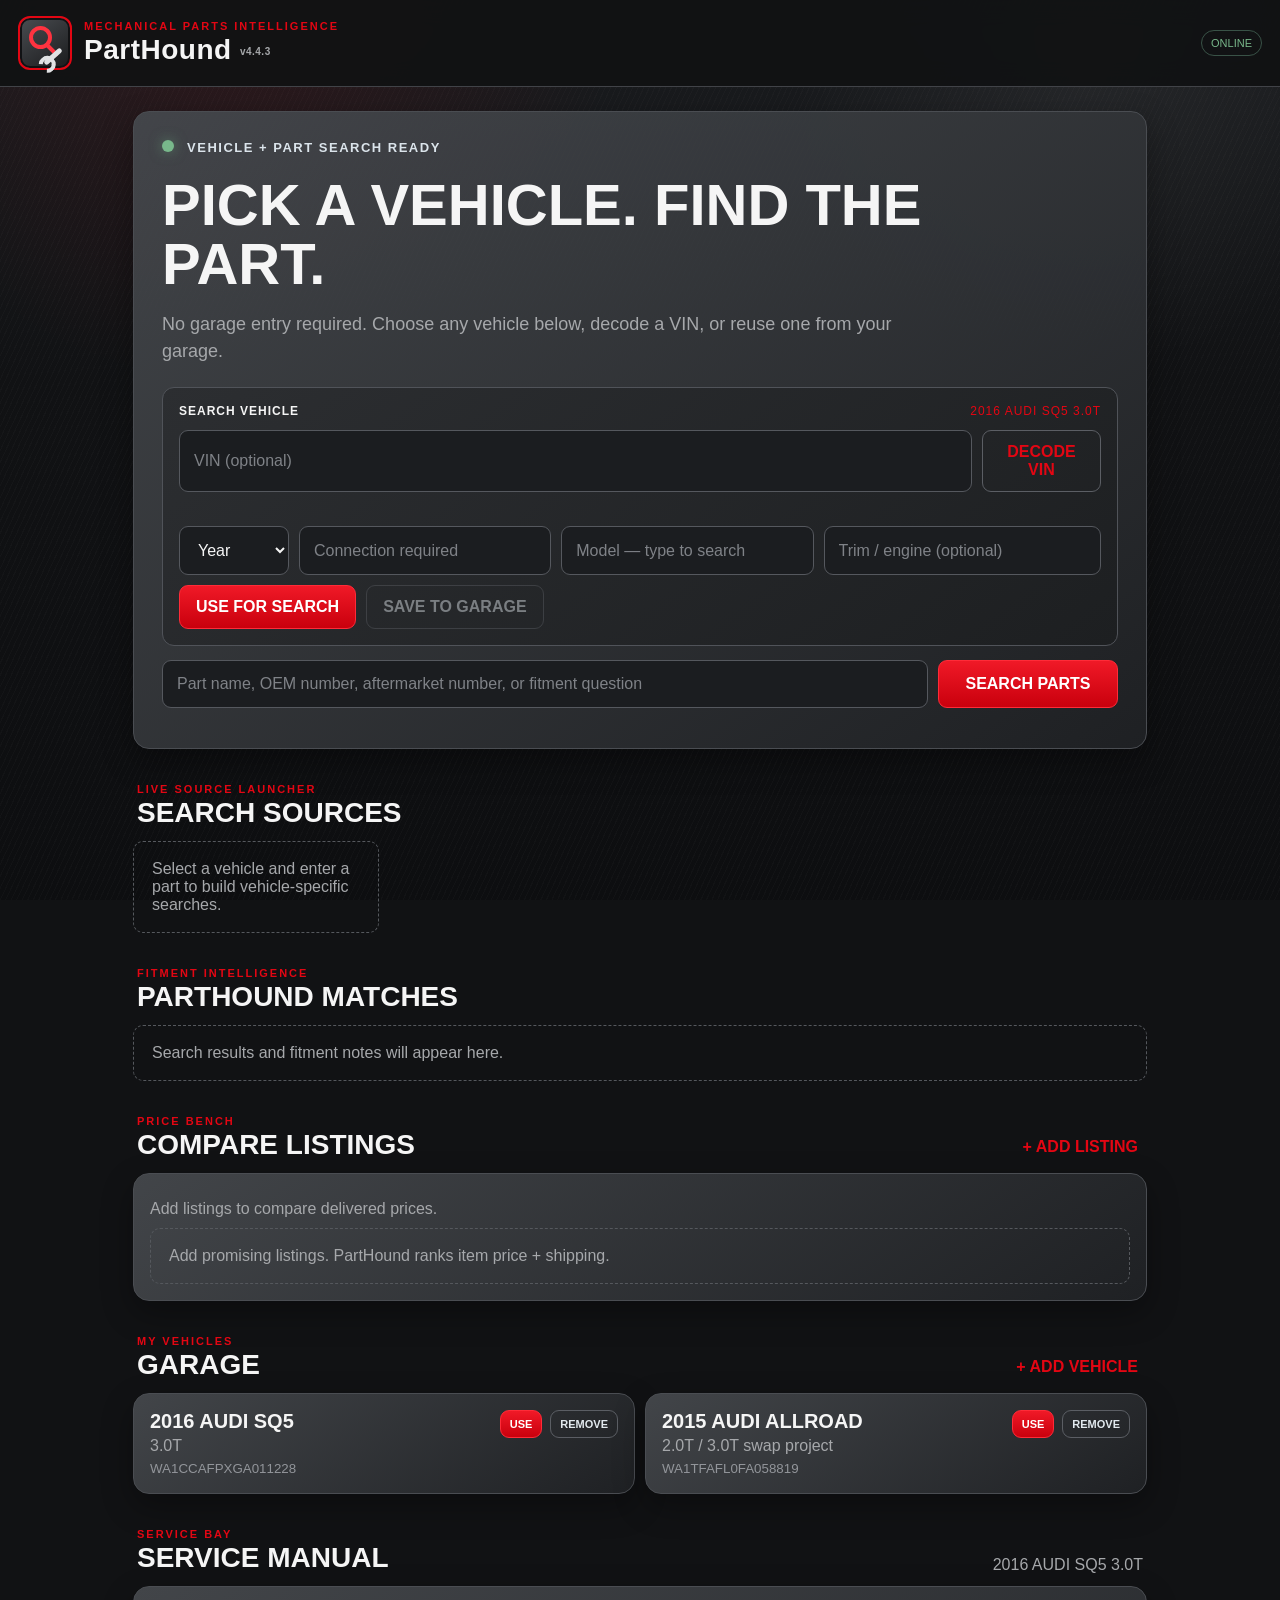
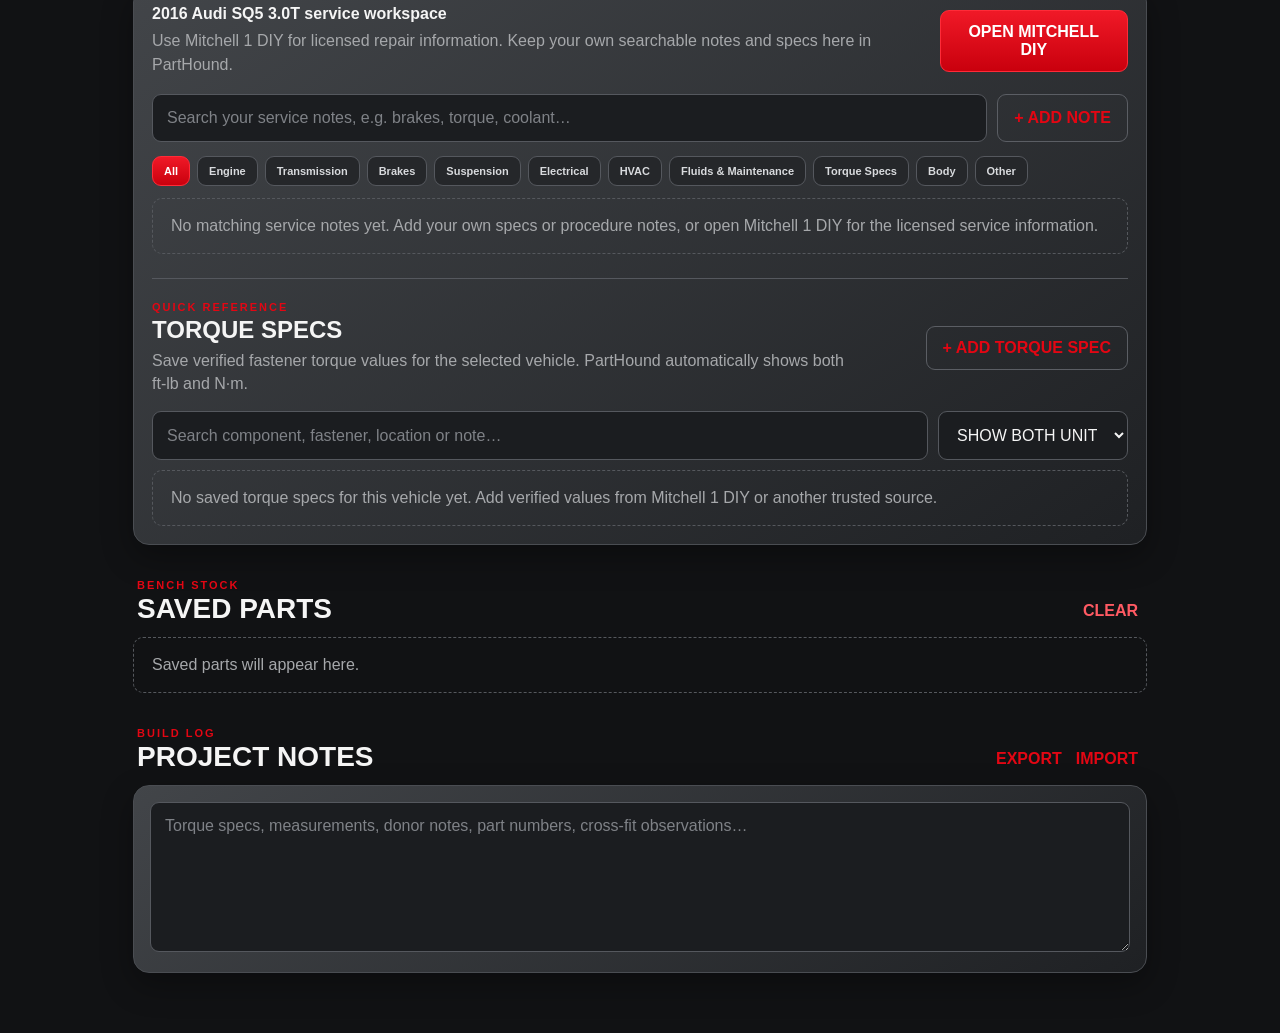
==== commit 7774cd96: "Add files via upload" ====
--- a/index.html
+++ b/index.html
@@ -9,13 +9,13 @@
 <link rel="icon" href="icon.svg" type="image/svg+xml" />
 <link rel="apple-touch-icon" href="icon-192.png" />
 <title>PartHound</title>
-<link rel="stylesheet" href="styles.css?v=442" />
+<link rel="stylesheet" href="styles.css?v=443" />
 </head>
 <body>
 <header class="topbar">
   <div class="brand-lockup">
     <div class="mark" aria-label="PartHound logo"><span class="magnifier"></span><span class="wrench"></span></div>
-    <div><div class="eyebrow">MECHANICAL PARTS INTELLIGENCE</div><h1>PartHound <small style="font-size:10px;color:#a6a8ab;vertical-align:middle">v4.4.2</small></h1></div>
+    <div><div class="eyebrow">MECHANICAL PARTS INTELLIGENCE</div><h1>PartHound <small style="font-size:10px;color:#a6a8ab;vertical-align:middle">v4.4.3</small></h1></div>
   </div>
   <div class="top-actions"><span id="networkBadge" class="network-badge">ONLINE</span><button id="installBtn" class="ghost" hidden>INSTALL</button></div>
 </header>
@@ -135,6 +135,6 @@
 </form></dialog>
 
 <template id="resultTemplate"><article class="result card"><div class="result-top"><div><div class="source"></div><h4 class="title"></h4></div><span class="confidence"></span></div><div class="meta"></div><p class="fitment"></p><div class="result-bottom"><strong class="price"></strong><div class="actions"><button class="ghost save-btn">SAVE</button><button class="open-btn">OPEN</button></div></div></article></template>
-<script src="app.js?v=442"></script>
+<script src="app.js?v=443"></script>
 </body>
 </html>
